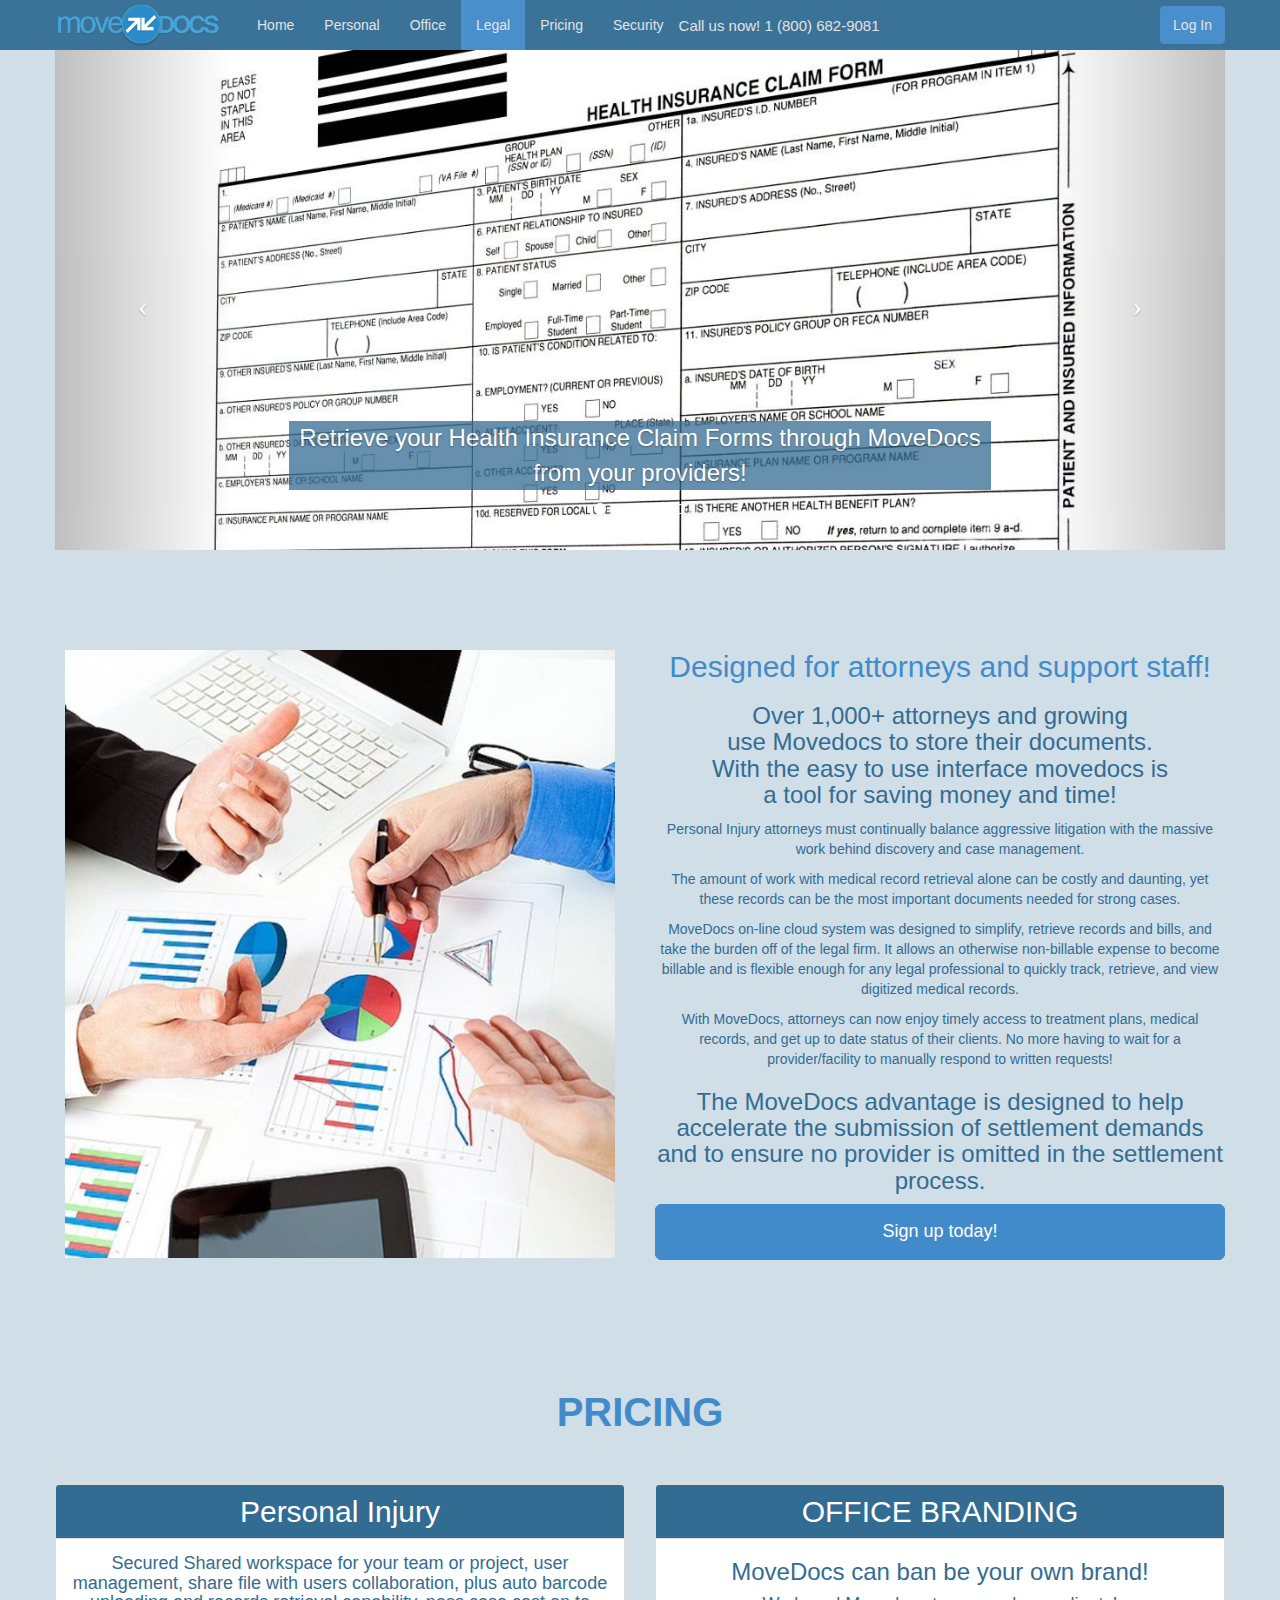
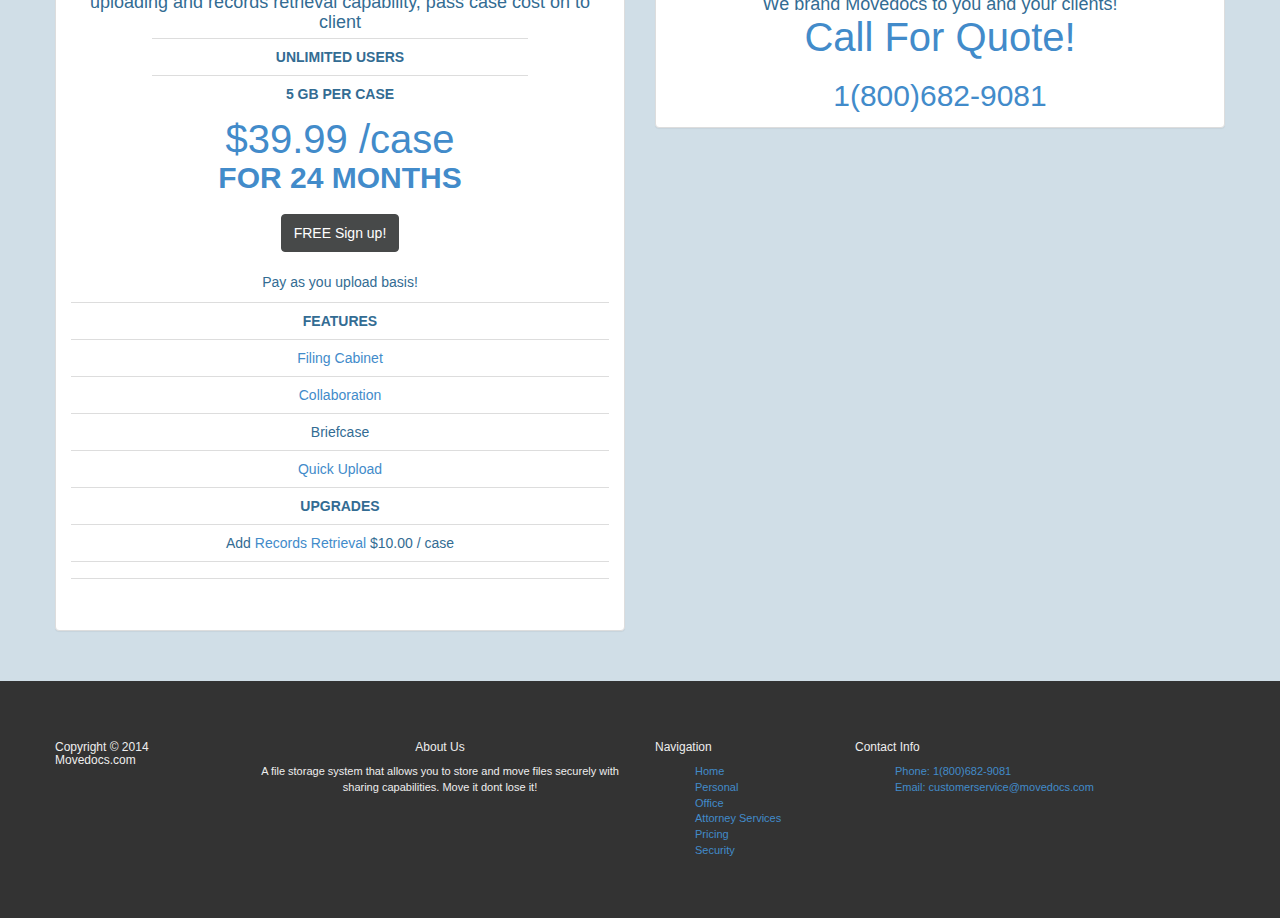
==== legal.html @ 53a4657c "" ====
<!DOCTYPE html>

<html>
	<head>
		<link rel="shortcut icon" href="images/favicon.ico" />
		<!-- Website Title & Description for Search Engine purposes -->
		<title>MoveDocs - Secure, Secure Online-based Personal, Professional, Medical and Legal Records</title>
		<meta name="description" content="With MoveDocs, a revolutionary cloud based legal and medical record depot, legal and medical professionals can now access their records in one place online."/>
		<meta name="keywords" content="secure patient records, online health records, electronic medical records, personal health records, online document repository, online legal records"/>
		
		<!-- Mobile viewport optimized -->
		<meta name="viewport" content="width=device-width, initial-scale=1.0, maximum-scale=1.0, user-scalable=no">
		
		<!-- Bootstrap CSS -->
		<link href="bootstrap/css/bootstrap.min.css" rel="stylesheet">
		<link href="includes/css/bootstrap-glyphicons.css" rel="stylesheet">
		
		<!-- Custom CSS -->
		<link rel="stylesheet" href="includes/css/styles.css">
		
		<!-- Include Modernizr in the head, before any other Javascript -->
		<script src="includes/js/modernizr-2.6.2.min.js"></script>
		
	</head>
	<body>
	<div class="section1">
		<div class="container" id="main">
		
			<div class="navbar navbar-fixed-top" id="naviBack">
				<div class="container">
					
					<!-- .btn-navbar is used as the toggle for collapsed navbar content -->
					<button class="navbar-toggle" data-target=".navbar-responsive-collapse" data-toggle="collapse" type="button">
						<span class="icon-bar"></span>
						<span class="icon-bar"></span>
						<span class="icon-bar"></span>
					</button>
				
					<a class="navbar-brand" href="#"><img src="images/logo-sm.png" alt="Your Logo"></a>
					
					<div class="nav-collapse collapse navbar-responsive-collapse">
						<ul class="nav navbar-nav">
							<li >
								<a href="index.html">Home</a>
							</li>
							
							<li >
								<a href="personal.html" >Personal</a>
							</li>


							<li >
								<a href="office.html" >Office</a>
							</li>


							<li class="active">
								<a href="legal.html">Legal</a>
							</li>	

							<li >
								<a href="pricing.html">Pricing</a>
							</li >

							<li >
								<a href="solution.html" >Security</a>
							</li>

							
							<li>
								<p style="color: #e3e3e3; padding-top:15px; font-size: 15px;">Call us now! 1 (800) 682-9081</p>
							</li>

							
						</ul>
						<ul class="pull-right navbar-form">
							<li>
								<a href="https://cmb.movedocs.com" target="_blank" class="btn btn-primary">Log In</a>
							</li>
							<!--<li>
								<a href="https://cmb.movedocs.com/create.aspx" target="_blank" class="btn btn-default">Sign Up</a>
							</li>-->
						</ul>
					</div><!-- end nav-collapse -->
				</div><!-- end container -->
			</div><!-- end navbar -->
			

			<div class="carousel slide pageStarter" id="myCarousel">
			
				<!-- Indicators -->
				<ol class="carousel-indicators">
					<li class="active" data-slide-to="0" data-target="#myCarousel"></li>
					<li data-slide-to="1" data-target="#myCarousel"></li>
					<li data-slide-to="2" data-target="#myCarousel"></li>
					<li data-slide-to="3" data-target="#myCarousel"></li>
					<li data-slide-to="4" data-target="#myCarousel"></li>
					<li data-slide-to="5" data-target="#myCarousel"></li>
				



				</ol>
			
				<!-- Wrapper for slides -->
				<div class="carousel-inner">
					
					<div class="item active" id="slide1">
						<img width="" src="images/z1.jpg" alt="">
						<div class="carousel-caption">
							<h4 class="caro"></h4>
							<p class="caro">Retrieve your Health Insurance Claim Forms through MoveDocs from your providers!</p>
							
						</div><!-- end carousel-caption-->
					</div><!-- end item -->
					
					<div class="item" id="slide2">
						<img height="" src="images/z4.jpg" alt="">
						<div class="carousel-caption">
							<h4 class="caro"></h4>

							<p class="caro">MoveDocs is your Document Management source for all your needs!</p> 
						</div><!-- end carousel-caption-->
					</div><!-- end item -->
					
					<div class="item" id="slide3">
						<img width="" src="images/z5.jpg" alt="">
						<div class="carousel-caption">
							<h4 class="caro"></h4>

							<p class="caro">In a deposition or court and need access to records fast..MoveDocs is your answer!</p>
						</div><!-- end carousel-caption-->
					</div><!-- end item -->

					<div class="item" id="slide4">
						<img  src="images/z9.jpg" alt="">
						<div class="carousel-caption">
							<h4 class="caro"></h4>

							<p class="caro">Security is very important to MoveDoc...your files are secured by a 256bit upload and download encryption! 
											This is one the highest industry standards for your protection of your data.</p>

							<a href="solution.html#quick" class="btn btn-default" style = "padding-top: 10px">Go!</a>
						</div><!-- end carousel-caption-->
					</div><!-- end item -->

						
					<div class="item " id="slide5">
						<img  src="images/c1.jpg" alt="">
						<div class="carousel-caption" style="margin-top: -50px">
							<h4 class="caro">Built for the Professional</h4>

							<p class="caro">See why over a 1,000 plus lawyers use MoveDocs!</p>
							<a href="legal.html" class="btn btn-default" style = "padding-top: 10px">Go!</a>
						</div><!-- end carousel-caption-->
					</div><!-- end item -->


					<div class="item" id="slide6">
						<img  src="images/c3.jpg" alt="">
						<div class="carousel-caption">
							<h4 class="caro">Look familiar?</h4>

							<p class="caro">If you have this in your office, see how movedocs can save you time and money!</p>

							<a href="solution.html#quick" class="btn btn-default" style = "padding-top: 10px">Go!</a>
						</div><!-- end carousel-caption-->
					</div><!-- end item -->

					
					


				</div><!-- carousel-inner -->
				
				<!-- Controls -->
				<a class="left carousel-control" data-slide="prev" href="#myCarousel"><span class="icon-prev"></span></a>
				<a class="right carousel-control" data-slide="next" href="#myCarousel"><span class="icon-next"></span></a>
			</div><!-- end myCarousel -->	
			
	


	
		<div class="container" id="sec1con">
			
			<div class="row pageStarter" id="aboutContent">
				<div class="col-lg-6 col-xs-12">
					<img width= "550px" src="images/legal.jpg">
					
					
				</div>
				<div class="col-lg-6 col-xs-12">
					<h2>Designed for attorneys and support staff!</h2>
					<h3>
					Over 1,000+ attorneys and growing <br>
					use Movedocs to store their documents. <br>
					With the easy to use interface movedocs is <br>
					a tool for saving money and time!</h3>
					<p>Personal Injury attorneys must continually balance aggressive litigation with the massive work behind discovery and case management.</p>
					<p>The amount of work with medical record retrieval alone can be costly and daunting, yet these records can be the most important documents needed for strong cases.</p>
					<p>MoveDocs on-line cloud system was designed to simplify, retrieve records and bills, and take the burden off of the legal firm. It allows an otherwise non-billable expense to become billable and is flexible enough for any legal professional to quickly track, retrieve, and view digitized medical records.</p>
					<p>With MoveDocs, attorneys can now enjoy timely access to treatment plans, medical records, and get up to date status of their clients. No more having to wait for a provider/facility to manually respond to written requests!</p>
					<h3>The MoveDocs advantage is designed to help accelerate the submission of settlement demands and to ensure no provider is omitted in the settlement process.</h3>
					<a href="pricing.html" class="btn btn-primary btn-large btn-block">Sign up today!</a>
				</div>
			</div>
		</div>
	</div><!--END OF SECTION1-->

		<div class="section3">			<!--SECURITY SECTION-->
		<div class="container" id="sec2con">

			<div class="row ">
				<h2 class="pageStarter" style="font-size: 40px"><b>PRICING</b></h2>

				<div class="col-sm-6 feature">
						<div class="panel">
							<div class="panel-heading">
								<h3 class="panel-title">Personal Injury</h3>
							</div><!-- end panel-heading -->
							<h4>Secured Shared workspace for your team or project, user management, share file with users collaboration, plus auto barcode uploading and records retrieval capability, pass case cost on to client</h4>
							

							
							<table class="table table-hover plans">
								<tr>
									<th>UNLIMITED USERS 
									</th>
								</tr>
								<tr>
									<th> 5 GB PER CASE
									</th>
								</tr>
								
							</table>
							<h2 style="font-size: 40px">$39.99 /case</h2>
							<h2 style="margin-bottom: 20px;"><b>FOR 24 MONTHS</b></h2>
							
							
							<a href="#" class="btn btn-default" style="margin-bottom: 20px;">FREE Sign up! </a>
							<p>Pay as you upload basis!</p>
							<table class="table table-hover">
								<tr>
									<th>FEATURES
									</th>
								</tr>
								<tr>
									<td> <a href="solution.html#file">Filing Cabinet</a>
									</td>
								</tr>
								<tr>
									<td> <a href="solution.html#guest">Collaboration</a>
									</td>
								</tr>
								<tr>
									<td> Briefcase
									</td>
								</tr>
								<tr>
										<td> <a href="solution.html#quick">Quick Upload</a>
										</td>
									</tr>
								<tr>
									<th>UPGRADES
									</th>
								</tr>
								<tr>
									<td> Add <a href="solution.html#record">Records Retrieval</a> $10.00 / case
									</td>
								</tr>
								<tr>
									<td> 
									</td>
								</tr>	
								<tr>
									<td> 
									</td>
								</tr>
							</table>

						</div>

						
					</div><!-- end panel -->

					<div class="col-sm-6 feature">
						<div class="panel">
								<div class="panel-heading">
								<h3 class="panel-title">OFFICE BRANDING</h3>
							</div><!-- end panel-heading -->
							
								<h3>MoveDocs can ban be your own brand!</h3>
								<h4>We brand Movedocs to you and your clients!</h4>
							
								<h2 style="font-size: 40px; margin-bottom: 20px; ">Call For Quote!</h2>
								<h2>1(800)682-9081</h2>
							
							

							
						
					</div><!-- end panel -->



			</div>
		</div>
	</div>
</div>
	
	<footer>
			<div class="container" style="text-align: left;">
				<div class="row">
					<div class="col-sm-2">
					<h6>Copyright &copy; 2014 Movedocs.com</h6>
					</div><!-- end col-sm-2 -->
					
					<div class="col-sm-4" style="text-align: center;">
						<h6>About Us</h6>
						<p>A file storage system that allows you to store and move files securely with sharing capabilities. Move it dont lose it!</p>
					</div><!-- end col-sm-4 -->
					
					<div class="col-sm-2">
						<h6>Navigation</h6>
						<ul class="unstyled">
							<li><a href="index.html">Home</a></li>
							<li><a href="personal.html">Personal</a></li>
							<li><a href="office.html">Office</a></li>
							<li><a href="legal.html">Attorney Services</a></li>
							<li><a href="pricing.html">Pricing</a></li>
							<li><a href="security.html">Security</a></li>
							
						</ul>
					</div><!-- end col-sm-2 -->
					
					<div class="col-sm-4" >
						<h6>Contact Info</h6>
						<ul class="unstyled">
							<li><a href="#" onclick="return false" >Phone: 1(800)682-9081</a></li>
							<li><a href="#" onclick="return false">Email:  customerservice@movedocs.com</a></li>
							<li><a href="#"></a></li>
						</ul>
					</div><!-- end col-sm-2 -->
					
				</div><!-- end row -->
			</div><!-- end container -->
		</footer>

	<!-- All Javascript at the bottom of the page for faster page loading -->
		
	<!-- First try for the online version of jQuery-->
	<script src="http://code.jquery.com/jquery.js"></script>
	
	<!-- If no online access, fallback to our hardcoded version of jQuery -->
	<script>window.jQuery || document.write('<script src="includes/js/jquery-1.8.2.min.js"><\/script>')</script>
	
	<!-- Bootstrap JS -->
	<script src="bootstrap/js/bootstrap.min.js"></script>
	
	<!-- Custom JS -->
	<script src="includes/js/script.js"></script>

	<script type='text/javascript'>
    $(document).ready(function() {
         $('.carousel').carousel({
             interval: 6000
         })
    });    
	</script>
	
	</body>
</html>
---- includes/css/styles.css ----
/*

My Custom CSS
=============

Author:  Brad Hussey
Updated: August 2013
Notes:	 Hand coded for Udemy.com

*/


/* --------------------------------------
   Layout
   -------------------------------------- */

/*.navbar-nav {
   margin-top: 35px;
}*/

#slide4, #slide5, #slide6 {
   color: #428BCA;
}

.navbar-brand {
   padding: 0  15px;
}

.pageStarter {
   margin-top: 50px;
   margin-bottom: 20px;
}
body {
   
}
  
.title {
   border: 5px dashed #929293;
}

.navbar-nav>.active>a:hover,
.navbar-nav>.active>a
 {
   background: #428BCA;
}

.btn-default {
   
}

.btn-primary {
   background: #428BCA;
}

 li {
display:inline;
list-style-type: none;
}

footer li {
display: block;
}
.section2 {
   background: #ECF5FA;
   
}
.section1 {
   background: #D0DEE7;
}
.section3 {
   background: #D0DEE7;
}

.section4 {
   background: #FFF;
   
}

h1 {

   font-size: 45px;
   color: #336C93;
   border-radius: 70px;
   padding: 20px 0;
   text-align: center;
   
   
}

h2 {
   font-size: 30px;
   color: #428BCA;
   margin: 0;
   
 
}

.green {
   color: green;
}

.section2, .section3, .section4{
   text-align: center;
}
.feature {
   padding-top: 30px;
}

.panel-heading{
   background: #336C93;
}

.panel-title {
   font-size: 30px;
   color: white;
}

.panel {
   
}
.row {
   padding: 30px 0;
}

.top {
   border-top: none;
   
}


/*.navbar-brand {
   height: 80px;
}*/

/* --------------------------------------
   Typography
   -------------------------------------- */
body {
   -webkit-font-smoothing: antialiased;
   text-rendering: optimizelegibility;
   color: #336C93;
   }

h1,h2,h3,h4,a,p {
   
}

table, th, .section1,  .pancen{
   text-align: center;
}
footer {
   background: #333;
   color: #eee;
   font-size: 11px;
   padding: 20px;
   width: 100%;
}

 
.well .page-header {
   margin-top: 0;
}

.well .page-header h1 {
   margin-top: 0;
}


.well {
   margin: 0;
}

#naviBack {
   opacity:.95;
   background: #336C93;
}

#naviBack a {
   color: #e3e3e3;
  
}



#sec1con {
   
}
/* --------------------------------------
   Navbar
   -------------------------------------- */
#searchInput{
   width: 200px;

}
   
   
/* --------------------------------------
   Carousel
   -------------------------------------- */
#myCarousel {
   
}
.caro {
background: #336C93; 
opacity: .75;
}


.carousel-caption {
   font-size: 24px;
   color:  white;


}

.carousel-caption h4 {
   font-size: 32px;
}

#myCarousel .item { height: 400px; }


/*
#slide1 {
   background: url('../../images/slide.png') top center no-repeat;
}

#slide2 {
   background: url('../../images/slide1.png') top center no-repeat;
}

#slide3 {
   background: url('../../images/slide2.png') top center no-repeat;
}
*/
.plans {

   text-align: left;
   margin: auto;
   width: 70%;
   margin-bottom: 5px;
   margin-top: 5px;
}
h4 {
   margin: 0;
}

.feature {
   margin: 0;
}

.carousel-inner {
   background:#e3e3e3 ;
}

#navItem {
   height: 30px;
}

#advertImg {
   background: url(../../images/advertmd.png) top center no-repeat;
   height: 550px;
}

#advertImg2 {
   background: url(../../images/family11.png) top center no-repeat;
   height: 350px;
}

#advertImg3 {
   background: url(../../images/office1.png) top center no-repeat;
   height: 330px;
}
#advertImg4 {
   background: url(../../images/law1.png) top center no-repeat;
   height: 330px;
}

#f1 {
   background: url(../../images/f11.png) top center no-repeat;
   height: 330px;
}
#f2 {
   background: url(../../images/f21.png) top center no-repeat;
   height: 330px;
}

#f3 {
   background: url(../../images/f31.png) top center no-repeat;
   height: 330px;
}

#f4 {
   background: url(../../images/f41.png) top center no-repeat;
   height: 330px;
}

#f5 {
   background: url(../../images/f51.png) top center no-repeat;
   height: 330px;
}

#f6 {
   background: url(../../images/f61.png) top center no-repeat;
   height: 330px;
}

#s1 {
   background: url(../../images/s1.png) top center no-repeat;
   height: 330px;
}

#s2 {
   background: url(../../images/s2.png) top center no-repeat;
   height: 330px;
}



/* --------------------------------------
   Global Styles
   -------------------------------------- */
.alert {
   margin-top: 20px;
   display: none;
}

.well {
   margin: 20px 0;
}

#features {
   text-align: center;
}

.feature img {
   margin: 0 0 20px;
}


/* --------------------------------------
   Media Queries
   -------------------------------------- */

/* Portrait & landscape phone */
@media (max-width: 480px) {
	
}






/* Landscape phone to portrait tablet */
@media (max-width: 768px) {
#myCarousel .item { height: 310px; }


#advertImg {
   background: url(../../images/advertsm.png) top center no-repeat;
   height: 330px;
}

h1 {
   padding: 10px 0 10px;
   font-size: 50px;
   
}

.carousel-caption {
   font-size: 16px;
}

.carousel-caption h4 {
   font-size: 22px;
}

}

/* Large desktop */
@media (min-width: 1200px) {
#myCarousel .item { height: 500px; }


}

/*

         <h1>Compare</h1>
         

         <table class="table table-hover">
                  <tr>
                     <th>FEATURES</th>
                     <th>Personal</th>
                     <th>Professional</th>
                     <th>Legal</th>

                  </tr>
                  <tr>   
                     <td>500MB</td>
                     <td><span class="glyphicon glyphicon-ok"></span></td>
                     <td><span class="glyphicon glyphicon-ok"></span></td>
                     <td><span class="glyphicon glyphicon-ok"></span></td>

                  </tr>
                  <tr>    
                     <td>500MB</td>
                     <td><span class="glyphicon glyphicon-ok"></span></td>
                     <td><span class="glyphicon glyphicon-ok"></span></td>
                     <td><span class="glyphicon glyphicon-ok"></span></td>

                  </tr>
                  <tr>    
                     <td>500MB</td>
                     <td><span class="glyphicon glyphicon-ok"></span></td>
                     <td><span class="glyphicon glyphicon-ok"></span></td>
                     <td><span class="glyphicon glyphicon-ok"></span></td>

                  </tr>
                  
                  <tr>    
                     <td>500MB</td>
                     <td><span class="glyphicon glyphicon-ok"></span></td>
                     <td><span class="glyphicon glyphicon-ok"></span></td>
                     <td><span class="glyphicon glyphicon-ok"></span></td>

                  </tr>
                  
                  <tr>    
                     <td>500MB</td>
                     <td><span class="glyphicon glyphicon-ok"></span></td>
                     <td><span class="glyphicon glyphicon-ok"></span></td>
                     <td><span class="glyphicon glyphicon-ok"></span></td>

                  </tr>
                  
                  <tr>    
                     <td>500MB</td>
                     <td><span class="glyphicon glyphicon-ok"></span></td>
                     <td><span class="glyphicon glyphicon-ok"></span></td>
                     <td><span class="glyphicon glyphicon-ok"></span></td>

                  </tr>
                  
                  <tr>    
                     <td>500MB</td>
                     <td></td>
                     <td><span class="glyphicon glyphicon-ok"></span></td>
                     <td><span class="glyphicon glyphicon-ok"></span></td>

                  </tr>
                  
                  <tr>    
                     <td>500MB</td>
                     <td></td>
                     <td><span class="glyphicon glyphicon-ok"></span></td>
                     <td><span class="glyphicon glyphicon-ok"></span></td>

                  </tr>
                  <tr>    
                     <td>500MB</td>
                     <td></td>
                     <td><span class="glyphicon glyphicon-ok"></span></td>
                     <td><span class="glyphicon glyphicon-ok"></span></td>

                  </tr>
                  
                  <tr>    
                     <td>500MB</td>
                     <td></td>
                     <td></td>
                     <td><span class="glyphicon glyphicon-ok"></span></td>

                  </tr>
                  
                  


               </table>

               <div class="row panel">
            <h1>Movedocs Basic</h1>
            <div class="col-lg-6 col-xs-12">
               <h2>Individual Plan</h2>
               <h3>Need a highly secure easy to use filing system that you can access from anywhere? Let me introduce you to what our features can do!</h3>
               
                  <div class="plans" >
                     <h4>File Cabinet</h4>
                     <p >With the filing cabinet, you can create custom drawers with the ability to easily drag and drop files.</p>
                     
                  </div>
                  
                  <div class="plans">
                     <h4>Collaboration</h4>
                     <p >With Collaboration, you can invite users to download or upload files to your folders. Select which folder and files can be viewed, Limit the amount of time they can view.</p>
                  
                  
                  </div>
                  
                  <div class="col-lg-12">
                  <a href="pricing.html" class="btn btn-default btn-large btn-block">See Pricing!</a>
               </div>

            </div>
            <div class="col-lg-6 col-xs-12">
               <h2>Family Plan</h2>
               <h3>Need to store important family documents in a filing system that only your family can access? We have you covered with our </h3>
               
               <div class="plans" >
               <h4>File Cabinet</h4>
               <p >With the filing cabinet, you can create custom drawers with the ability to easily drag and drop files.</p>
               <h2></h2>
               </div>
               

               
               <div class="plans" >
               <h4>Collaboration</h4>
               <p >With Collaboration, you can invite users to download or upload files to your folders. Select which folder and files can be viewed, Limit the amount of time they can view.</p>
               
               </div>

               <div class="plans" >
               <h4>Sharing</h4>
               <p >Share files with the users in your group instantly with ease.</p>
               <h2></h2>
               
               </div>
               <a href="pricing.html" class="btn btn-default btn-large btn-block">See Pricing!</a>
               
               
            </div>
         </div>
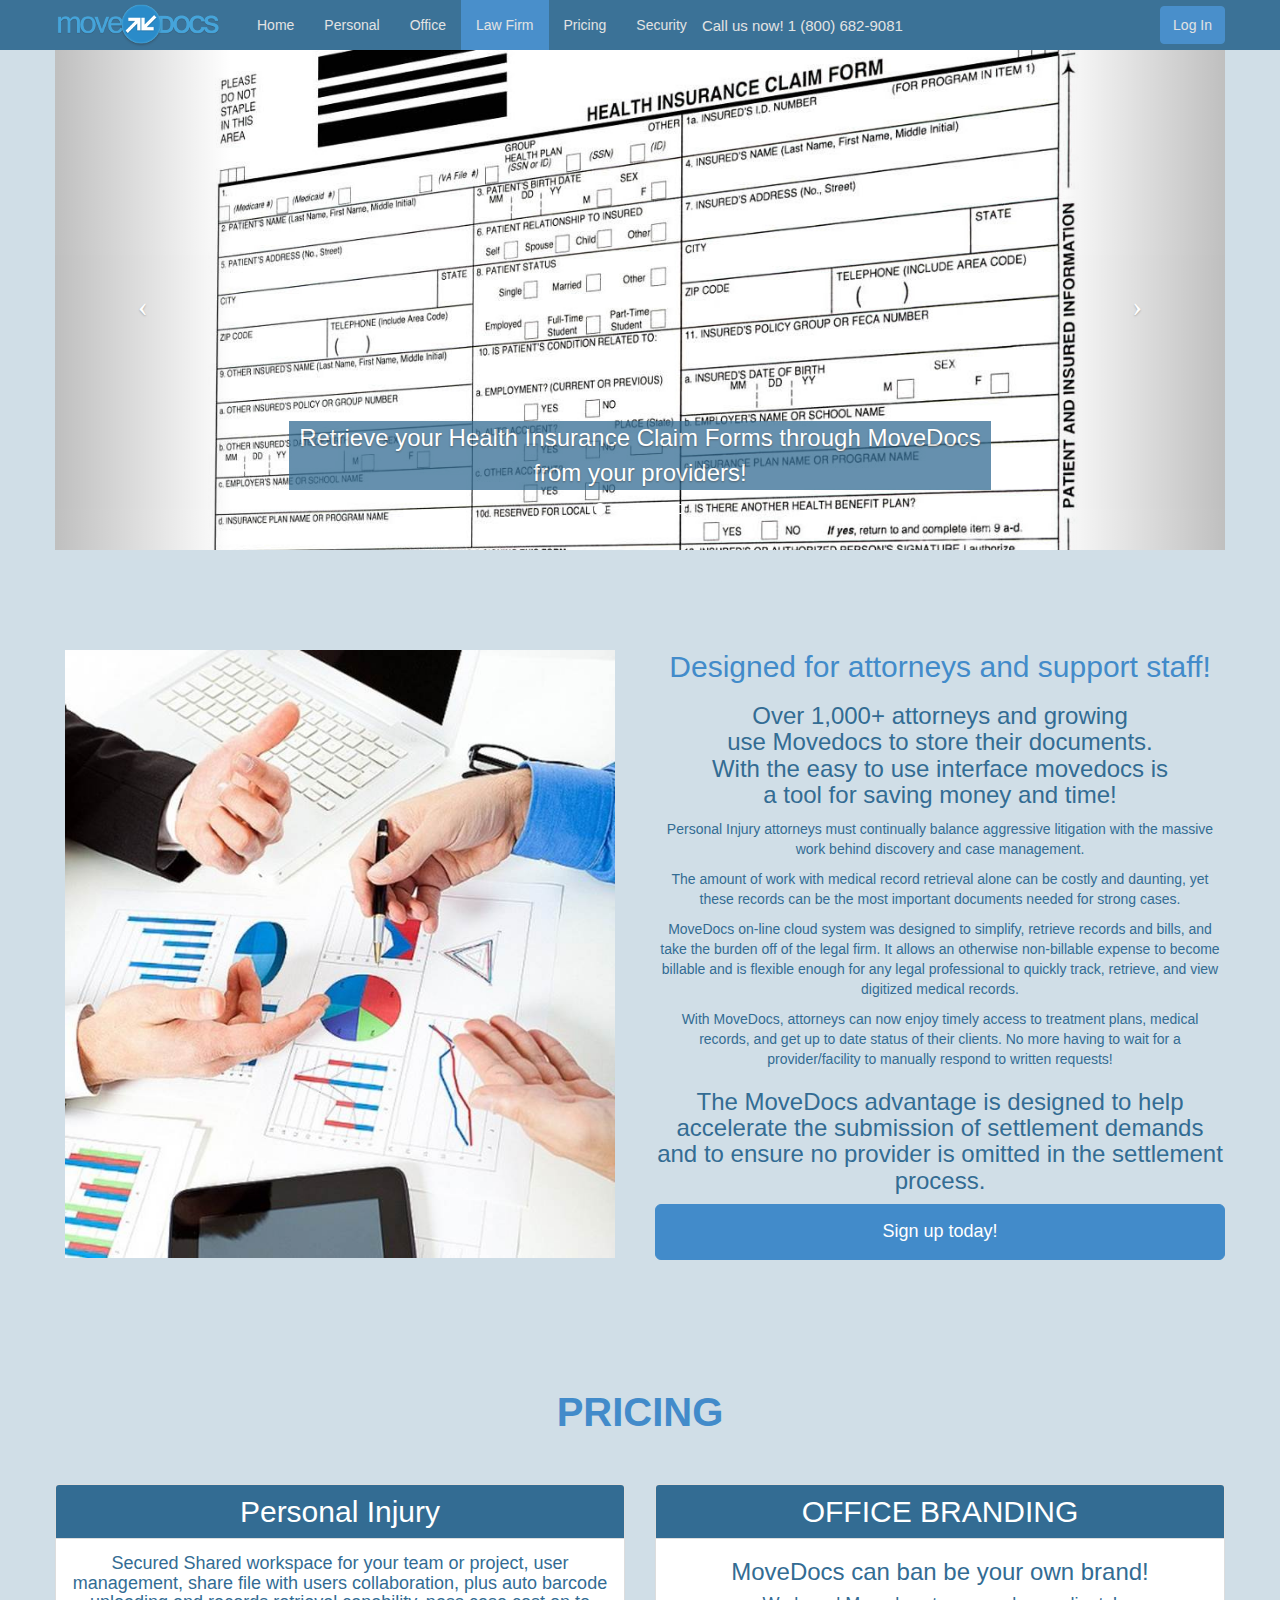
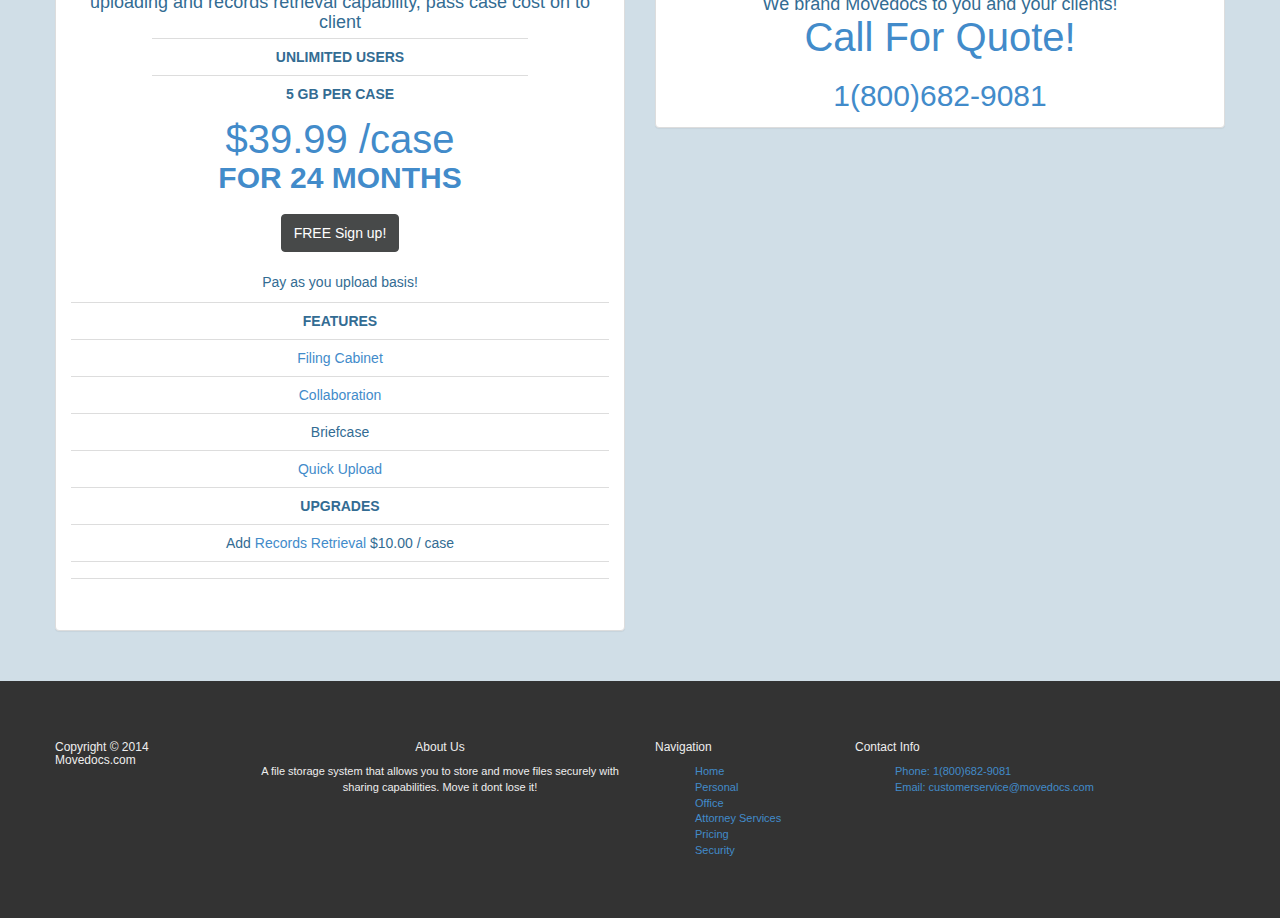
==== commit 2cb1f5dc: "" ====
--- a/legal.html
+++ b/legal.html
@@ -36,7 +36,7 @@
 						<span class="icon-bar"></span>
 					</button>
 				
-					<a class="navbar-brand" href="#"><img src="images/logo-sm.png" alt="Your Logo"></a>
+					<a class="navbar-brand" href="index.html"><img src="images/logo-sm.png" alt="Your Logo"></a>
 					
 					<div class="nav-collapse collapse navbar-responsive-collapse">
 						<ul class="nav navbar-nav">
@@ -55,7 +55,7 @@
 
 
 							<li class="active">
-								<a href="legal.html">Legal</a>
+								<a href="legal.html">Law Firm</a>
 							</li>	
 
 							<li >
@@ -238,7 +238,7 @@
 							<h2 style="margin-bottom: 20px;"><b>FOR 24 MONTHS</b></h2>
 							
 							
-							<a href="#" class="btn btn-default" style="margin-bottom: 20px;">FREE Sign up! </a>
+							<a href="https://cmb.movedocs.com/Create/Legal" target="_blank" class="btn btn-default" style="margin-bottom: 20px;">FREE Sign up! </a>
 							<p>Pay as you upload basis!</p>
 							<table class="table table-hover">
 								<tr>
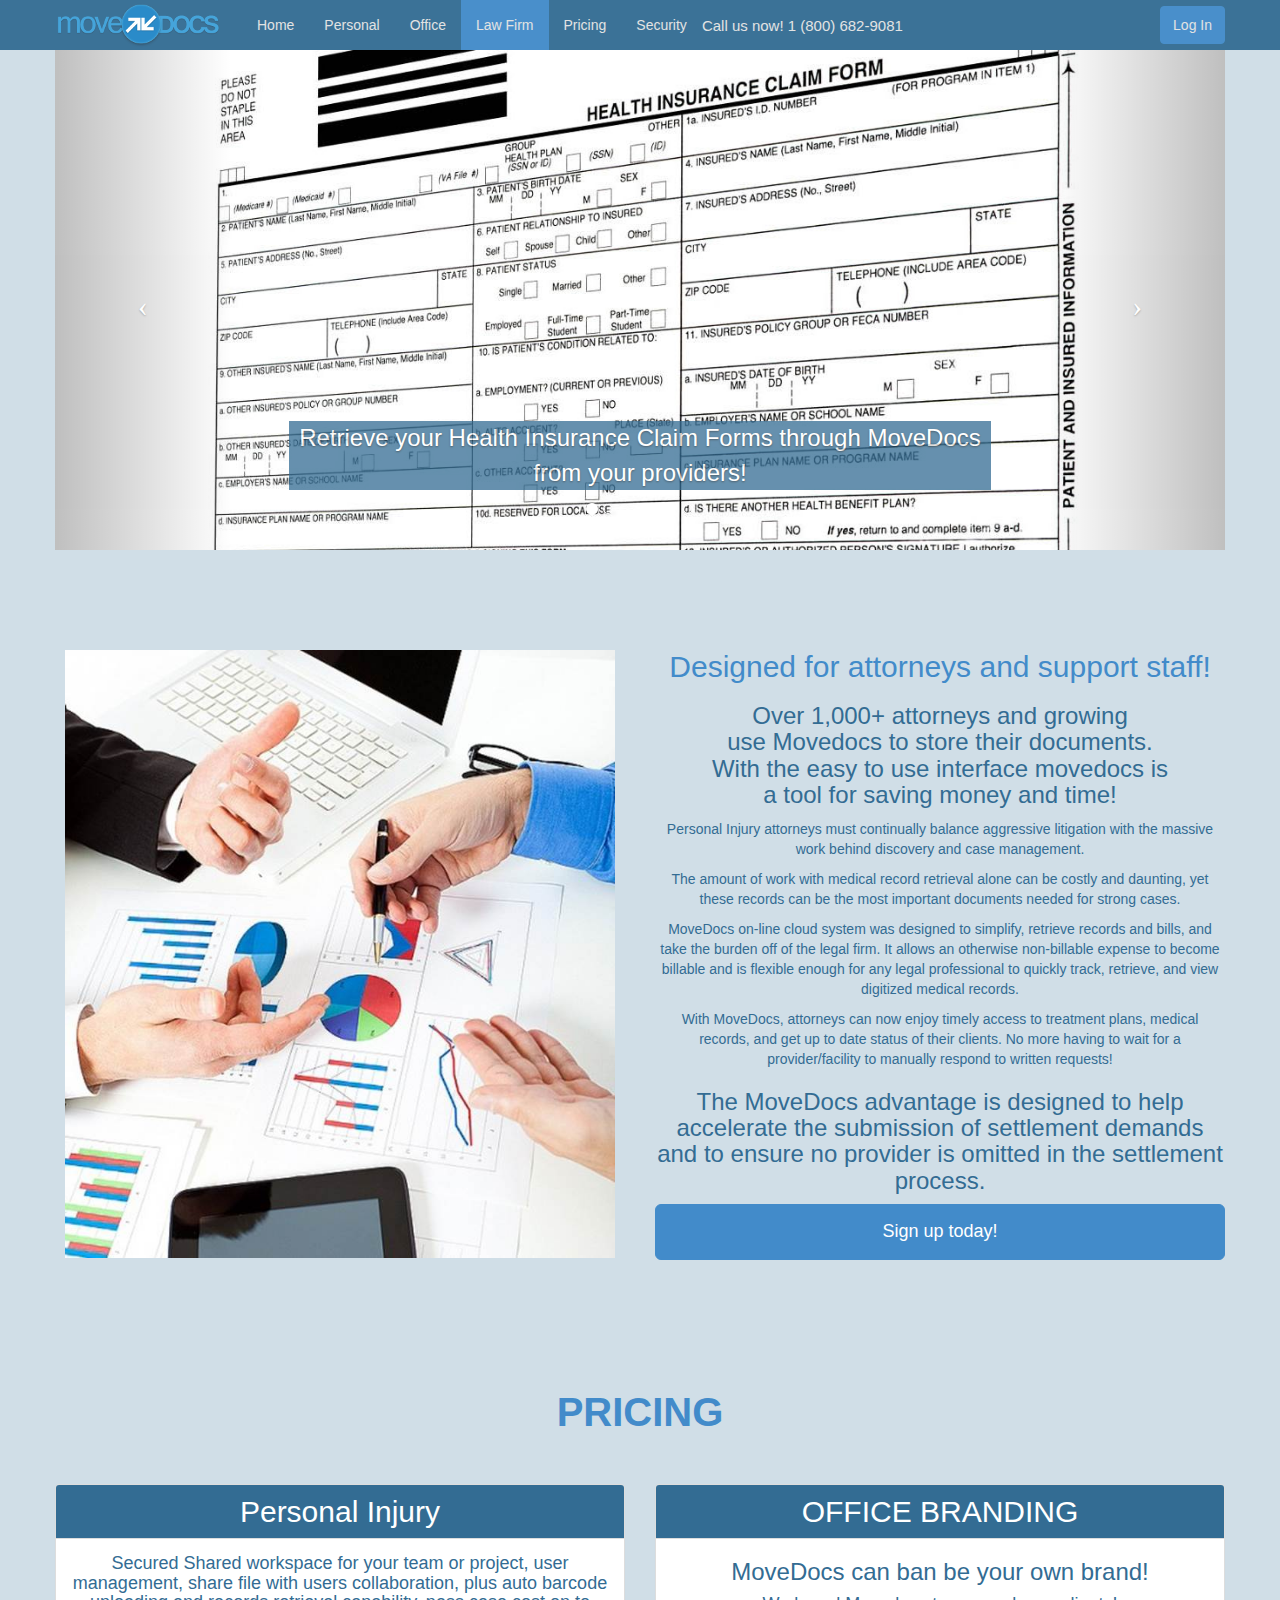
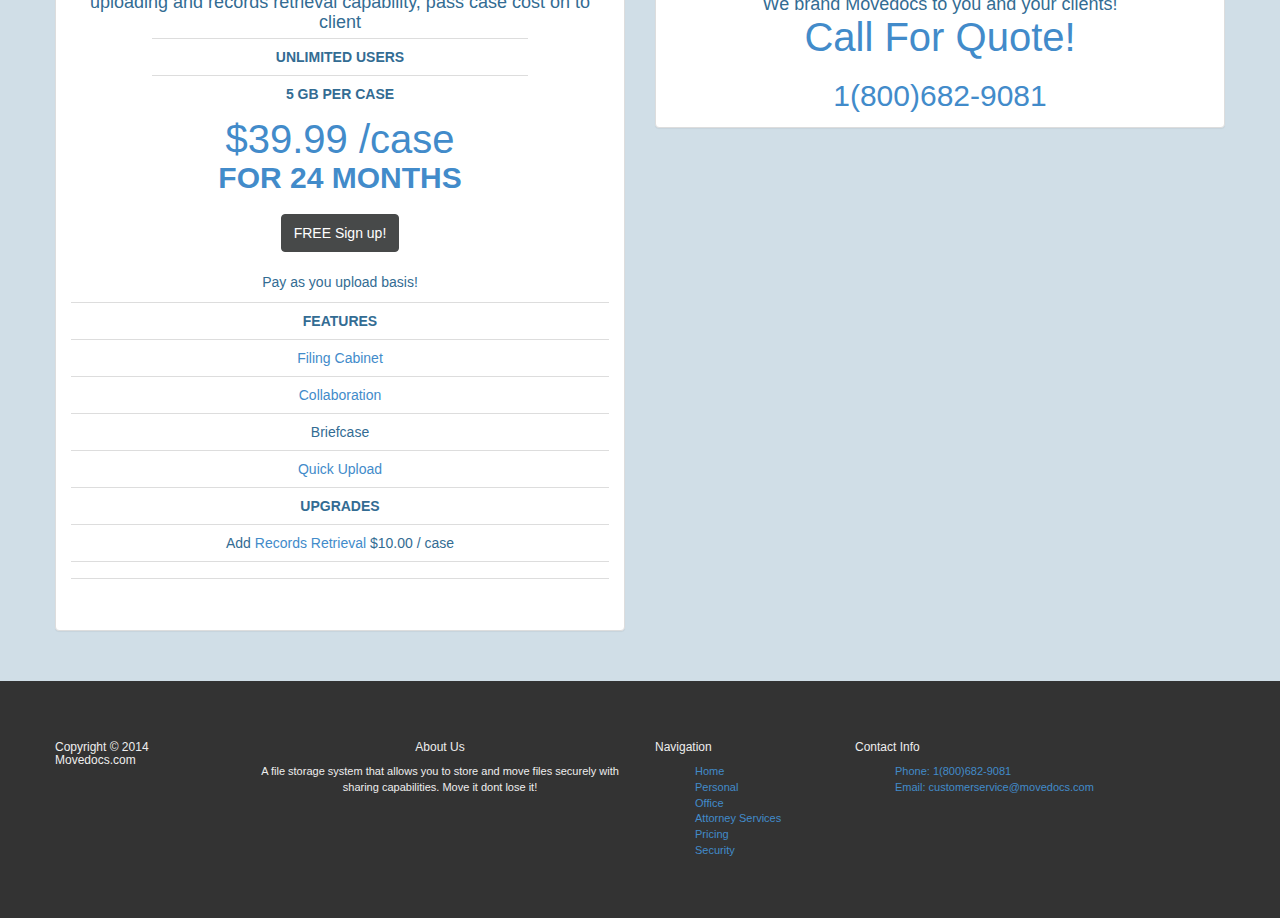
==== commit 9f679431: "new images" ====
--- a/legal.html
+++ b/legal.html
@@ -96,6 +96,7 @@
 					<li data-slide-to="3" data-target="#myCarousel"></li>
 					<li data-slide-to="4" data-target="#myCarousel"></li>
 					<li data-slide-to="5" data-target="#myCarousel"></li>
+					<li data-slide-to="6" data-target="#myCarousel"></li>
 				
 
 
@@ -113,8 +114,17 @@
 							
 						</div><!-- end carousel-caption-->
 					</div><!-- end item -->
-					
-					<div class="item" id="slide2">
+
+					<div class="item " id="slide2">
+						<img width="" src="images/ms.png" alt="">
+						<div class="carousel-caption">
+							<h4 class="caro"></h4>
+							<p class="caro">Move it, Don't lose it!</p>
+							
+						</div><!-- end carousel-caption-->
+					</div><!-- end item -->
+					
+					<div class="item" id="slide3">
 						<img height="" src="images/z4.jpg" alt="">
 						<div class="carousel-caption">
 							<h4 class="caro"></h4>
@@ -123,7 +133,7 @@
 						</div><!-- end carousel-caption-->
 					</div><!-- end item -->
 					
-					<div class="item" id="slide3">
+					<div class="item" id="slide4">
 						<img width="" src="images/z5.jpg" alt="">
 						<div class="carousel-caption">
 							<h4 class="caro"></h4>
@@ -132,7 +142,7 @@
 						</div><!-- end carousel-caption-->
 					</div><!-- end item -->
 
-					<div class="item" id="slide4">
+					<div class="item" id="slide5">
 						<img  src="images/z9.jpg" alt="">
 						<div class="carousel-caption">
 							<h4 class="caro"></h4>
@@ -145,7 +155,7 @@
 					</div><!-- end item -->
 
 						
-					<div class="item " id="slide5">
+					<div class="item " id="slide6">
 						<img  src="images/c1.jpg" alt="">
 						<div class="carousel-caption" style="margin-top: -50px">
 							<h4 class="caro">Built for the Professional</h4>
@@ -156,7 +166,7 @@
 					</div><!-- end item -->
 
 
-					<div class="item" id="slide6">
+					<div class="item" id="slide7">
 						<img  src="images/c3.jpg" alt="">
 						<div class="carousel-caption">
 							<h4 class="caro">Look familiar?</h4>
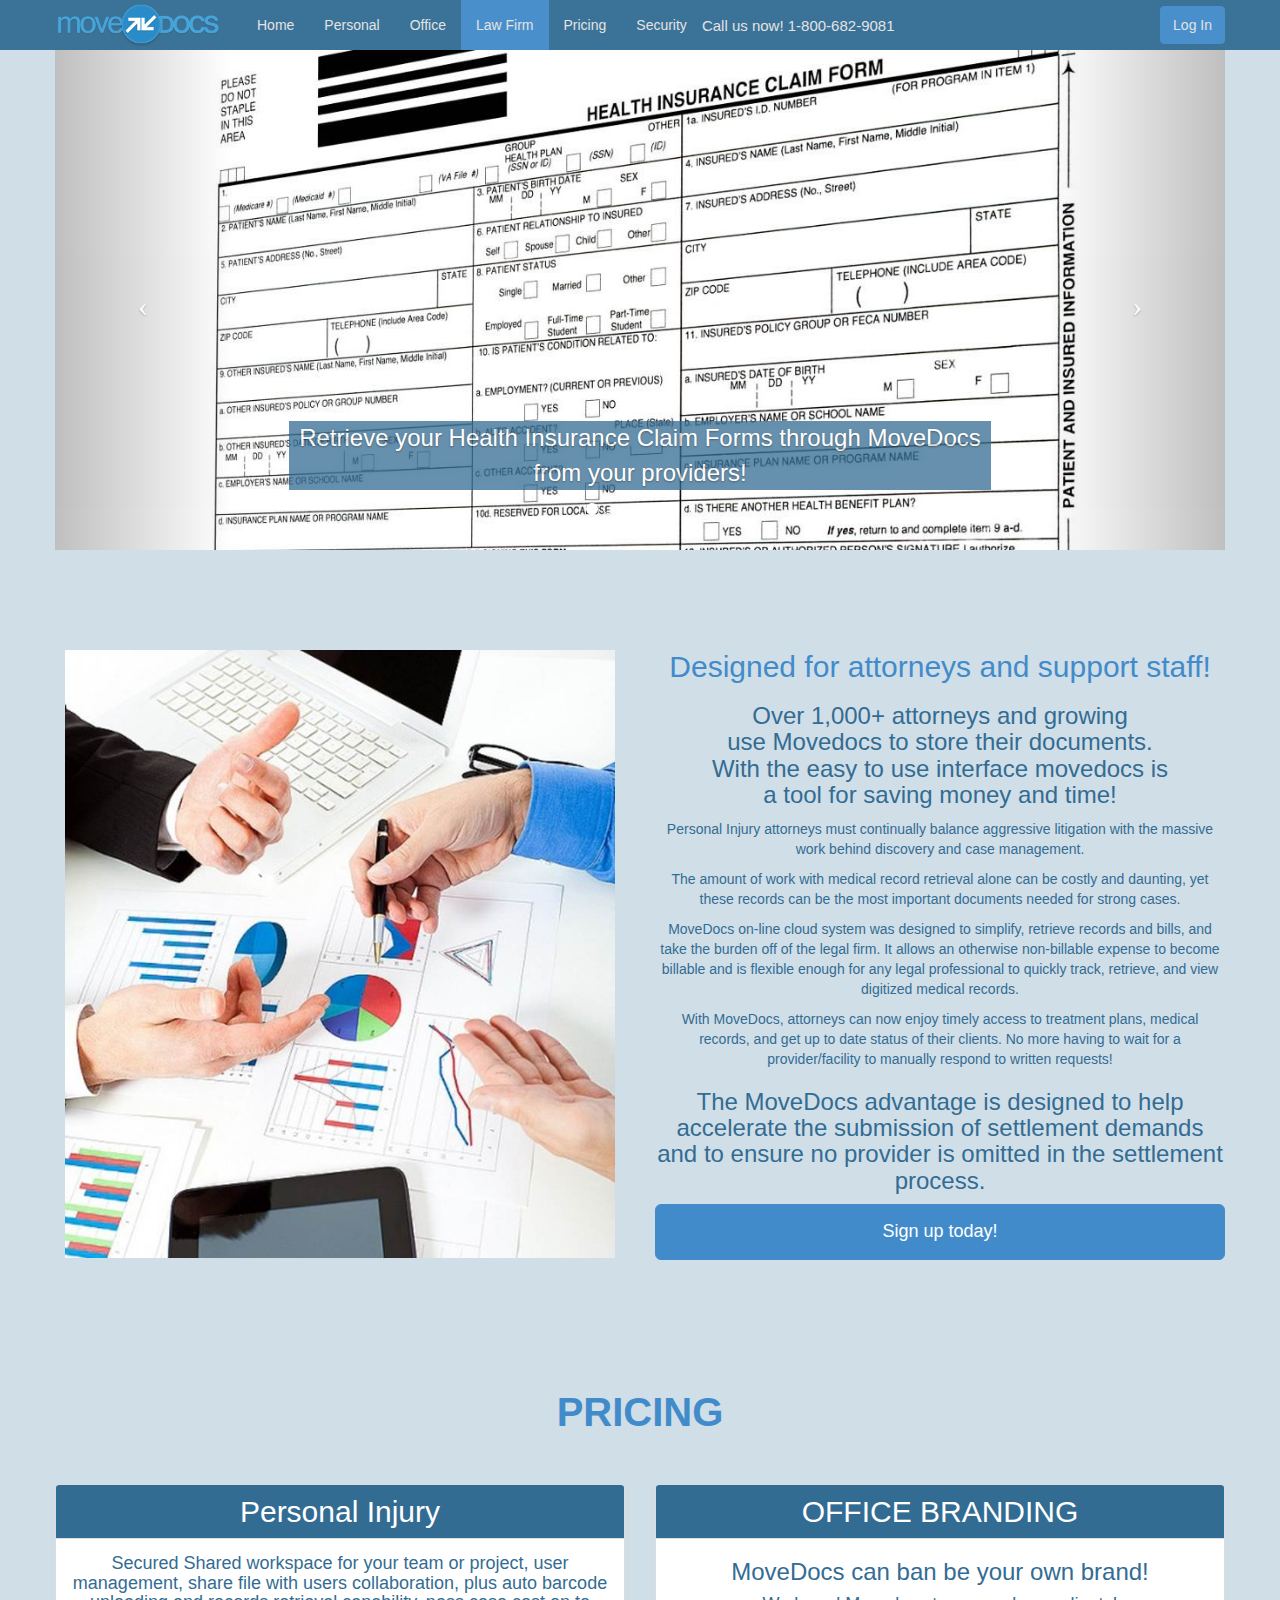
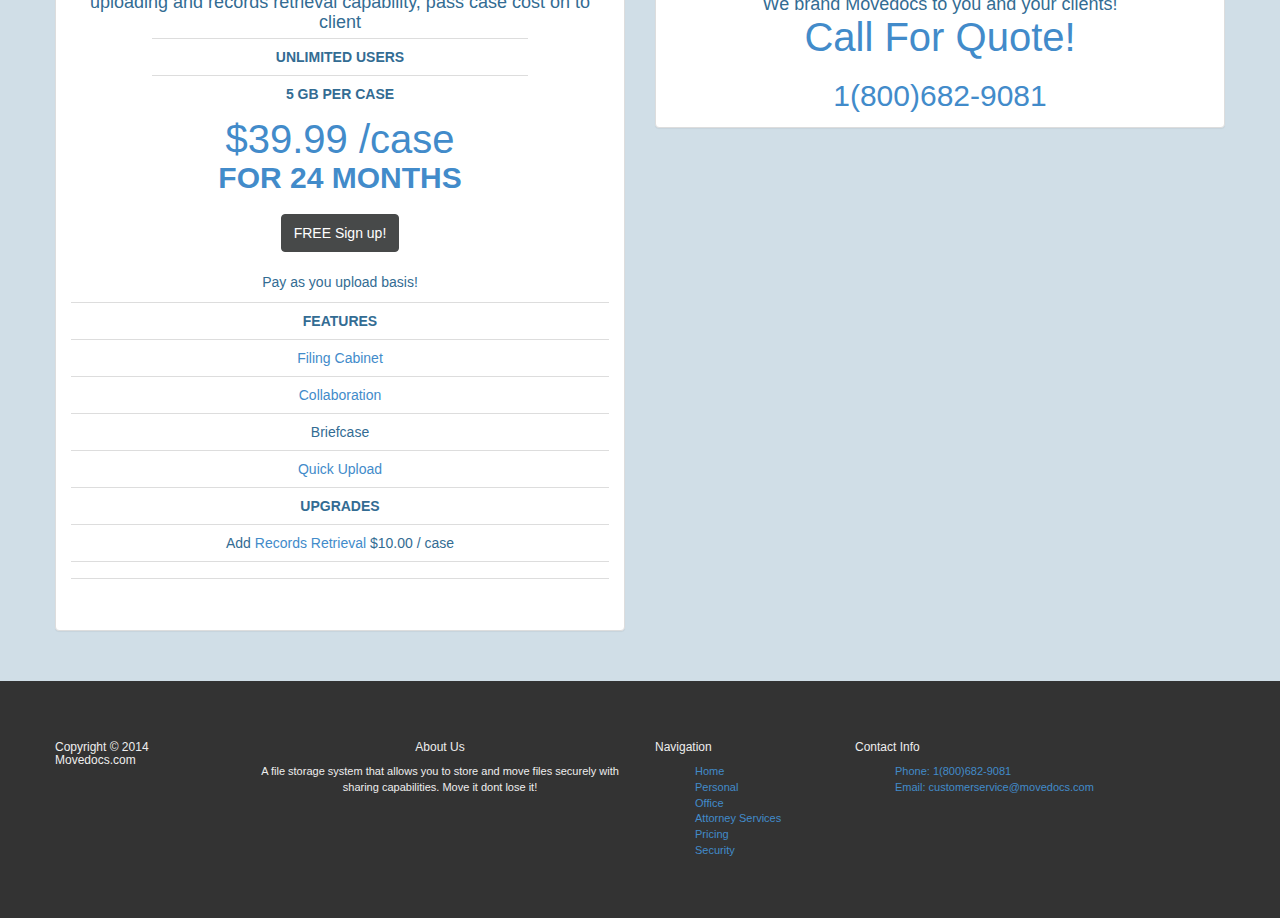
==== commit 29eb0033: "NUMBER FIX" ====
--- a/legal.html
+++ b/legal.html
@@ -63,12 +63,12 @@
 							</li >
 
 							<li >
-								<a href="solution.html" >Security</a>
+								<a href="security.html" >Security</a>
 							</li>
 
 							
 							<li>
-								<p style="color: #e3e3e3; padding-top:15px; font-size: 15px;">Call us now! 1 (800) 682-9081</p>
+								<p style="color: #e3e3e3; padding-top:15px; font-size: 15px;">Call us now! 1-800-682-9081</p>
 							</li>
 
 							
--- a/includes/css/styles.css
+++ b/includes/css/styles.css
@@ -257,9 +257,15 @@
    height: 30px;
 }
 
+#sec {
+   background: url(../../images/sec.png) top center no-repeat;
+   height: 260px;
+}
+
 #advertImg {
    background: url(../../images/advertmd.png) top center no-repeat;
    height: 550px;
+  
 }
 
 #advertImg2 {
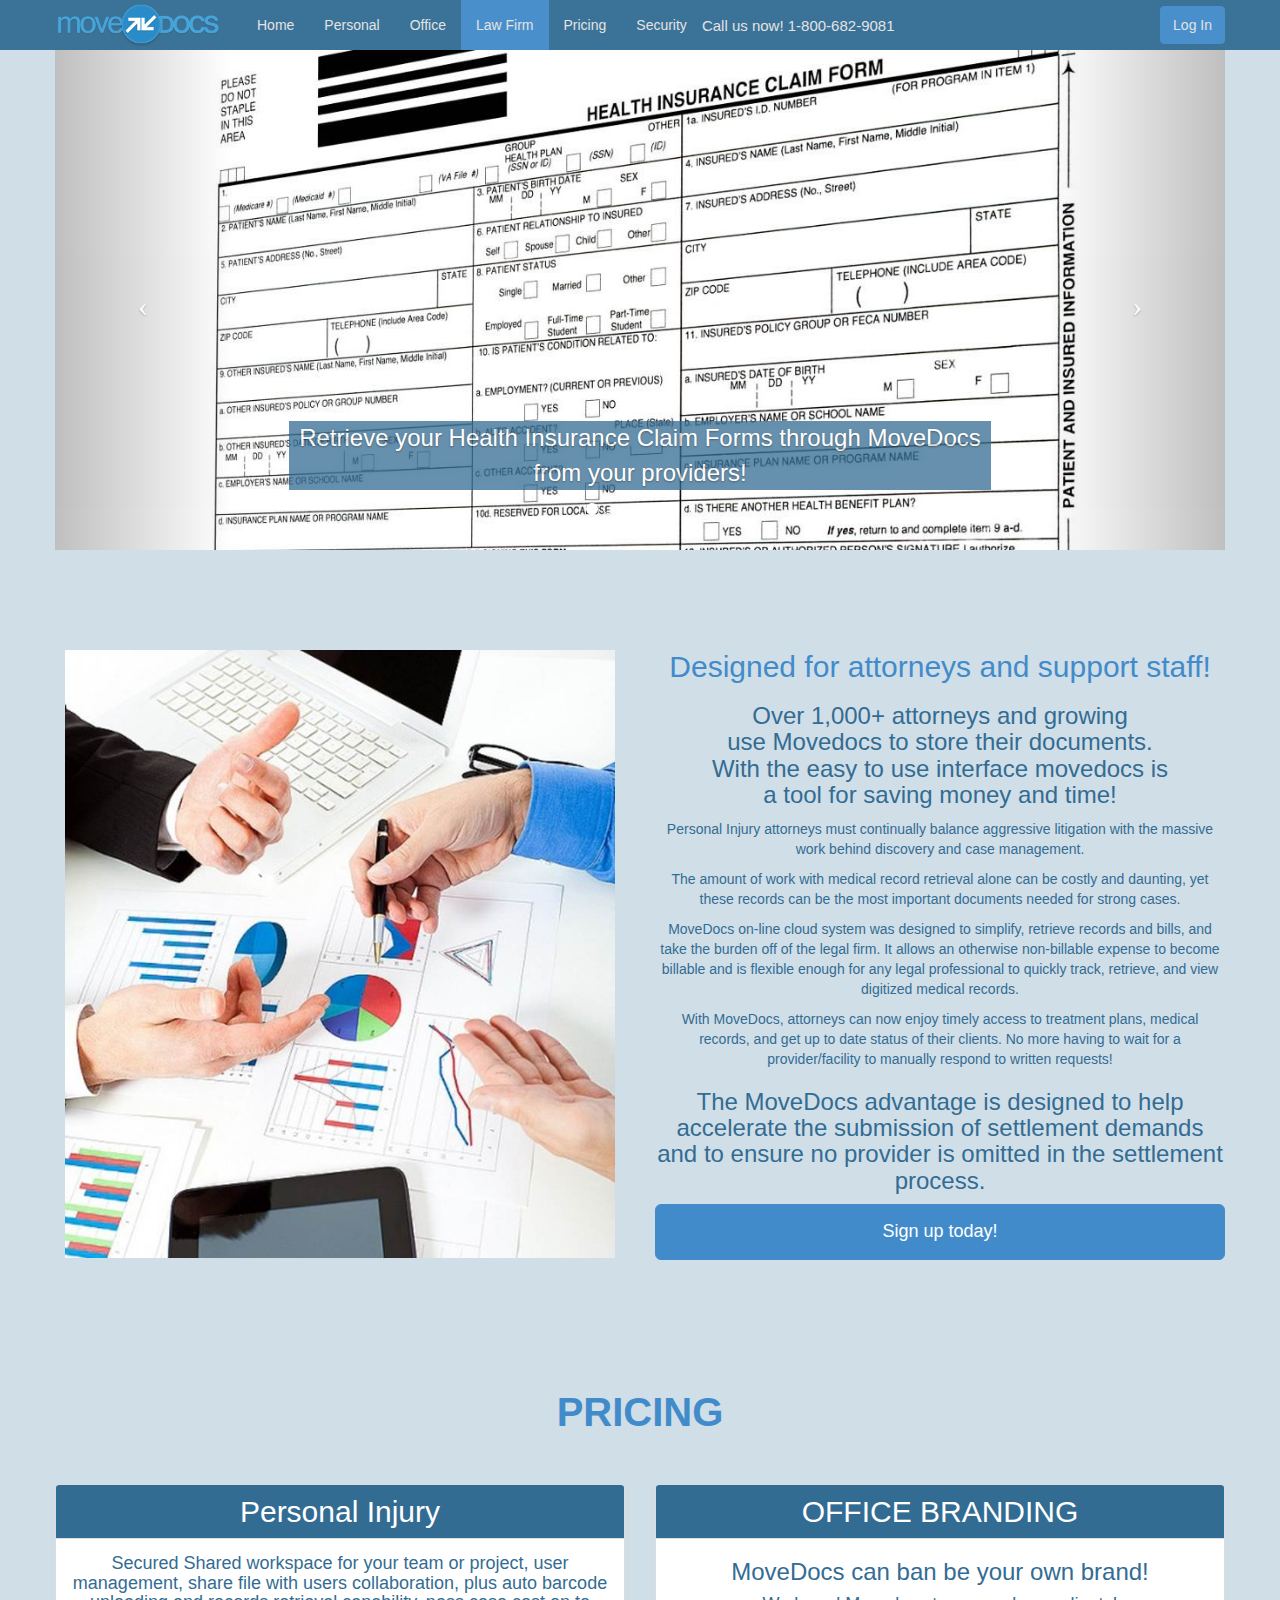
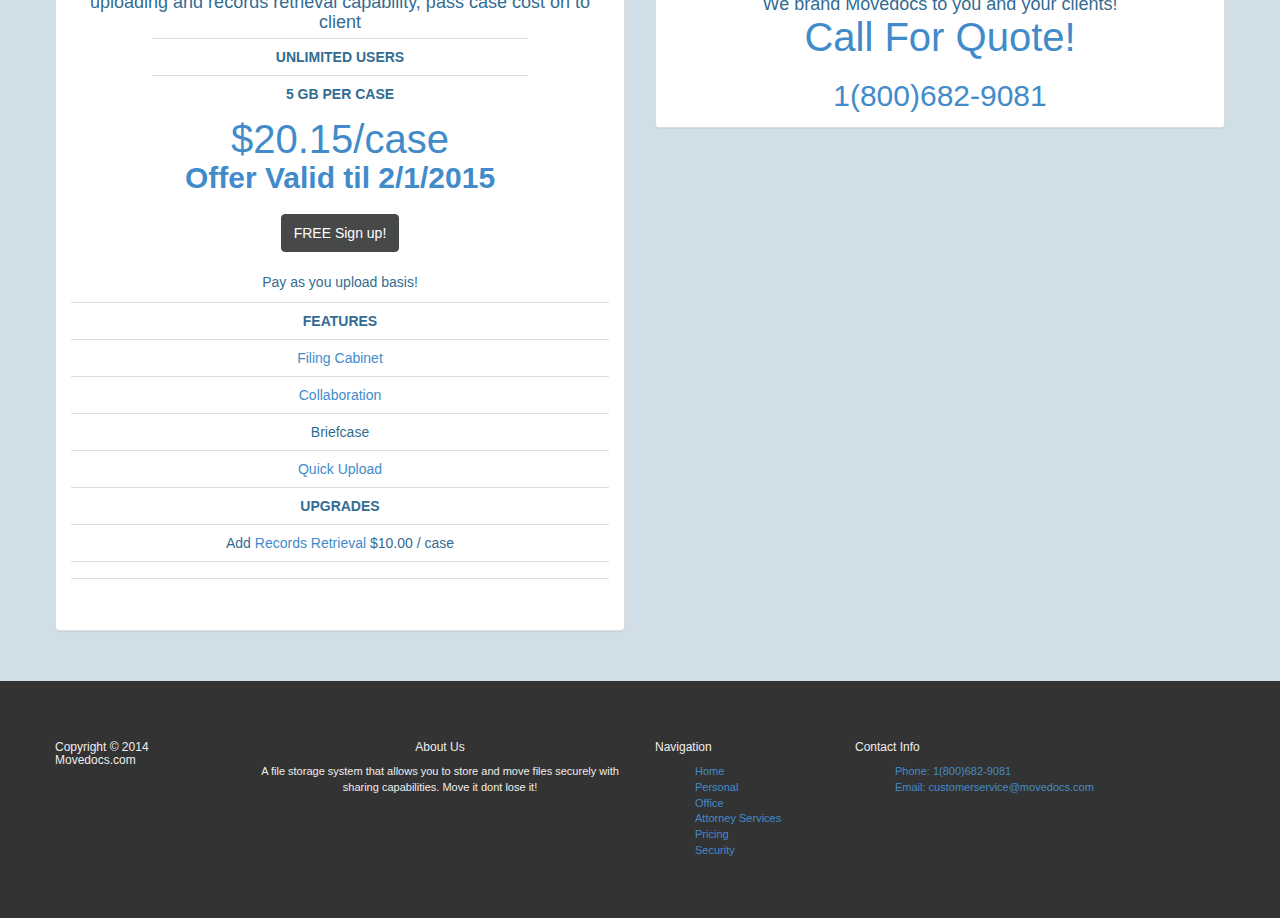
==== commit 9938e734: "legal...price fix" ====
--- a/legal.html
+++ b/legal.html
@@ -244,8 +244,8 @@
 								</tr>
 								
 							</table>
-							<h2 style="font-size: 40px">$39.99 /case</h2>
-							<h2 style="margin-bottom: 20px;"><b>FOR 24 MONTHS</b></h2>
+							<h2 style="font-size: 40px">$20.15/case</h2>
+							<h2 style="margin-bottom: 20px;"><b>Offer Valid til 2/1/2015 </b></h2>
 							
 							
 							<a href="https://cmb.movedocs.com/Create/Legal" target="_blank" class="btn btn-default" style="margin-bottom: 20px;">FREE Sign up! </a>
--- a/includes/css/styles.css
+++ b/includes/css/styles.css
@@ -95,6 +95,15 @@
  
 }
 
+.contact{
+   width: 50%;
+   border-left: 6px solid;
+   border-right:  6px solid;
+   border-top:  6px solid;
+   text-align: center;
+
+}
+
 .green {
    color: green;
 }
@@ -126,7 +135,6 @@
    border-top: none;
    
 }
-
 
 /*.navbar-brand {
    height: 80px;
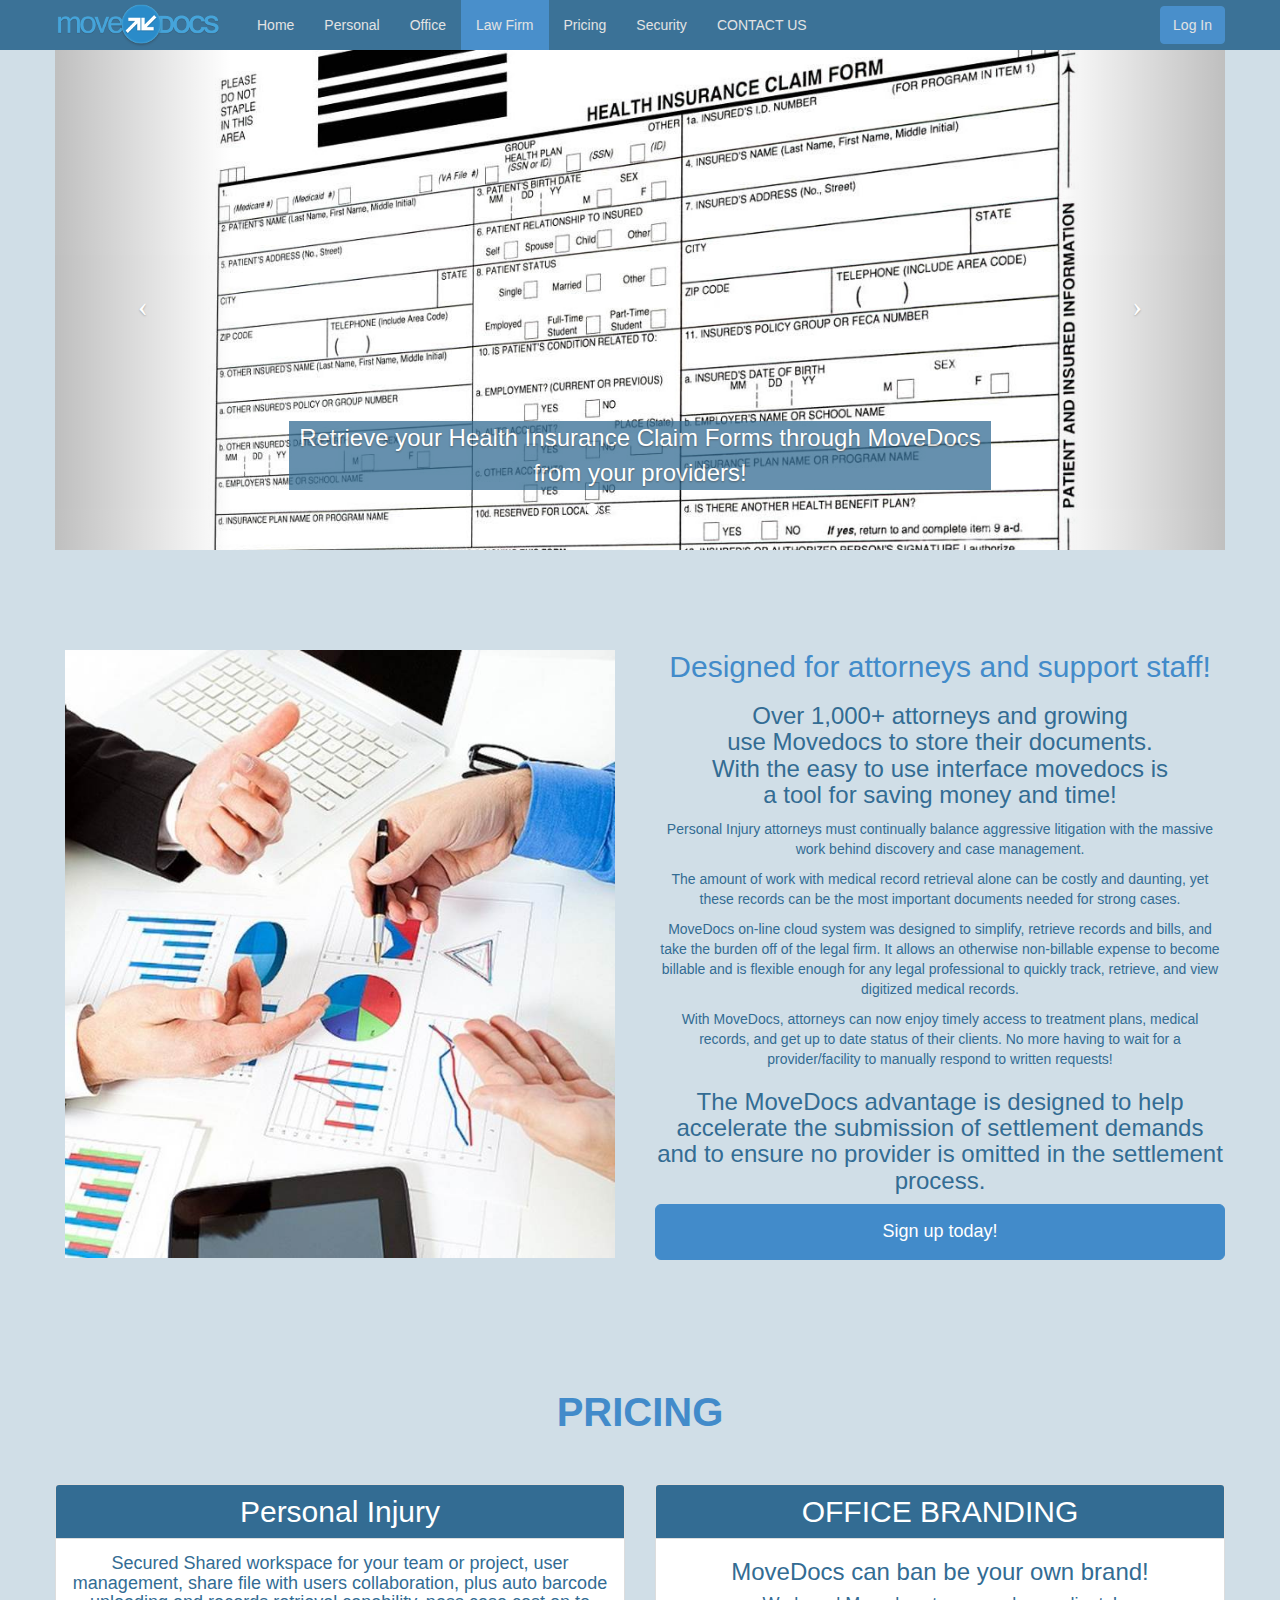
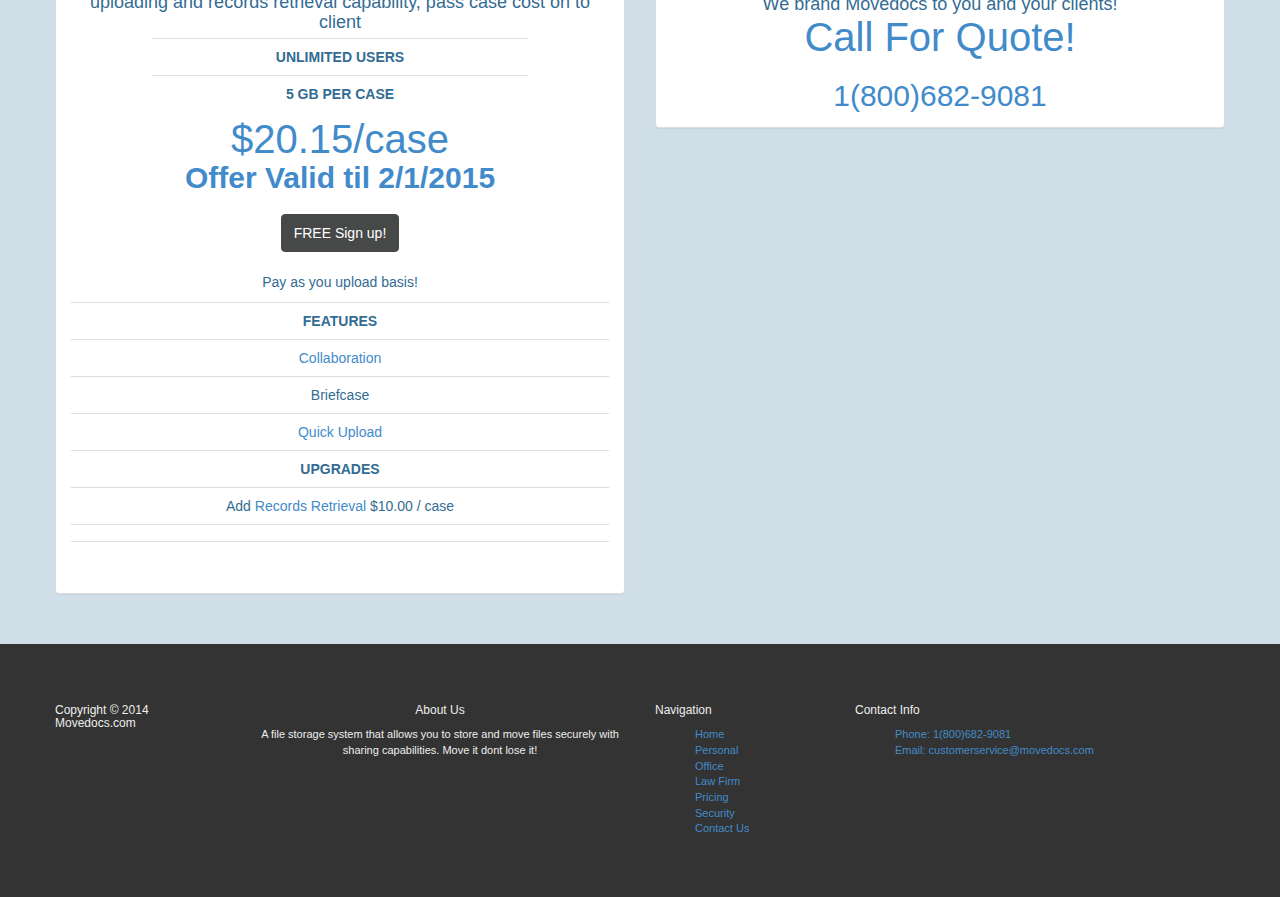
==== commit 75e5bd95: "contact page done" ====
--- a/legal.html
+++ b/legal.html
@@ -68,7 +68,7 @@
 
 							
 							<li>
-								<p style="color: #e3e3e3; padding-top:15px; font-size: 15px;">Call us now! 1-800-682-9081</p>
+								<a href="contact.php" >CONTACT US</a>
 							</li>
 
 							
@@ -255,10 +255,7 @@
 									<th>FEATURES
 									</th>
 								</tr>
-								<tr>
-									<td> <a href="solution.html#file">Filing Cabinet</a>
-									</td>
-								</tr>
+								
 								<tr>
 									<td> <a href="solution.html#guest">Collaboration</a>
 									</td>
@@ -337,9 +334,10 @@
 							<li><a href="index.html">Home</a></li>
 							<li><a href="personal.html">Personal</a></li>
 							<li><a href="office.html">Office</a></li>
-							<li><a href="legal.html">Attorney Services</a></li>
+							<li><a href="legal.html">Law Firm</a></li>
 							<li><a href="pricing.html">Pricing</a></li>
 							<li><a href="security.html">Security</a></li>
+							<li><a href="contact.php">Contact Us</a></li>
 							
 						</ul>
 					</div><!-- end col-sm-2 -->
